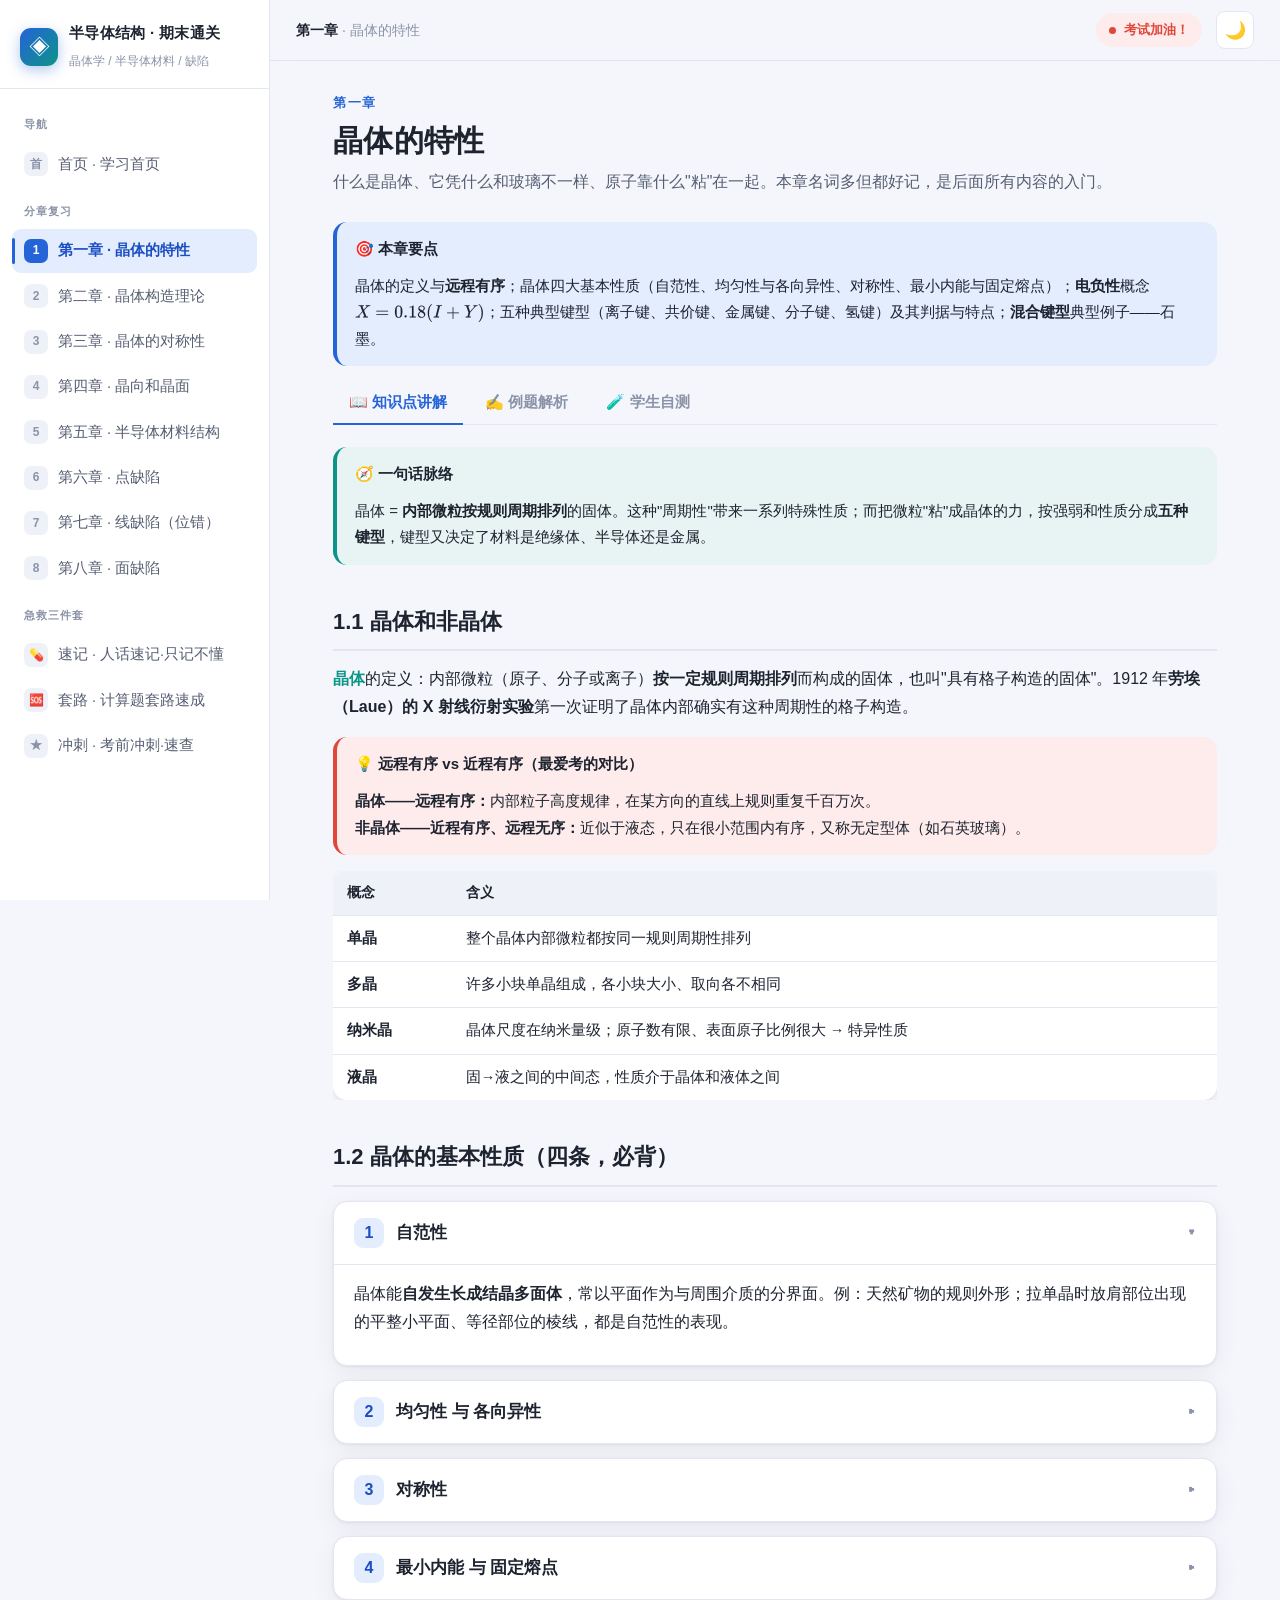
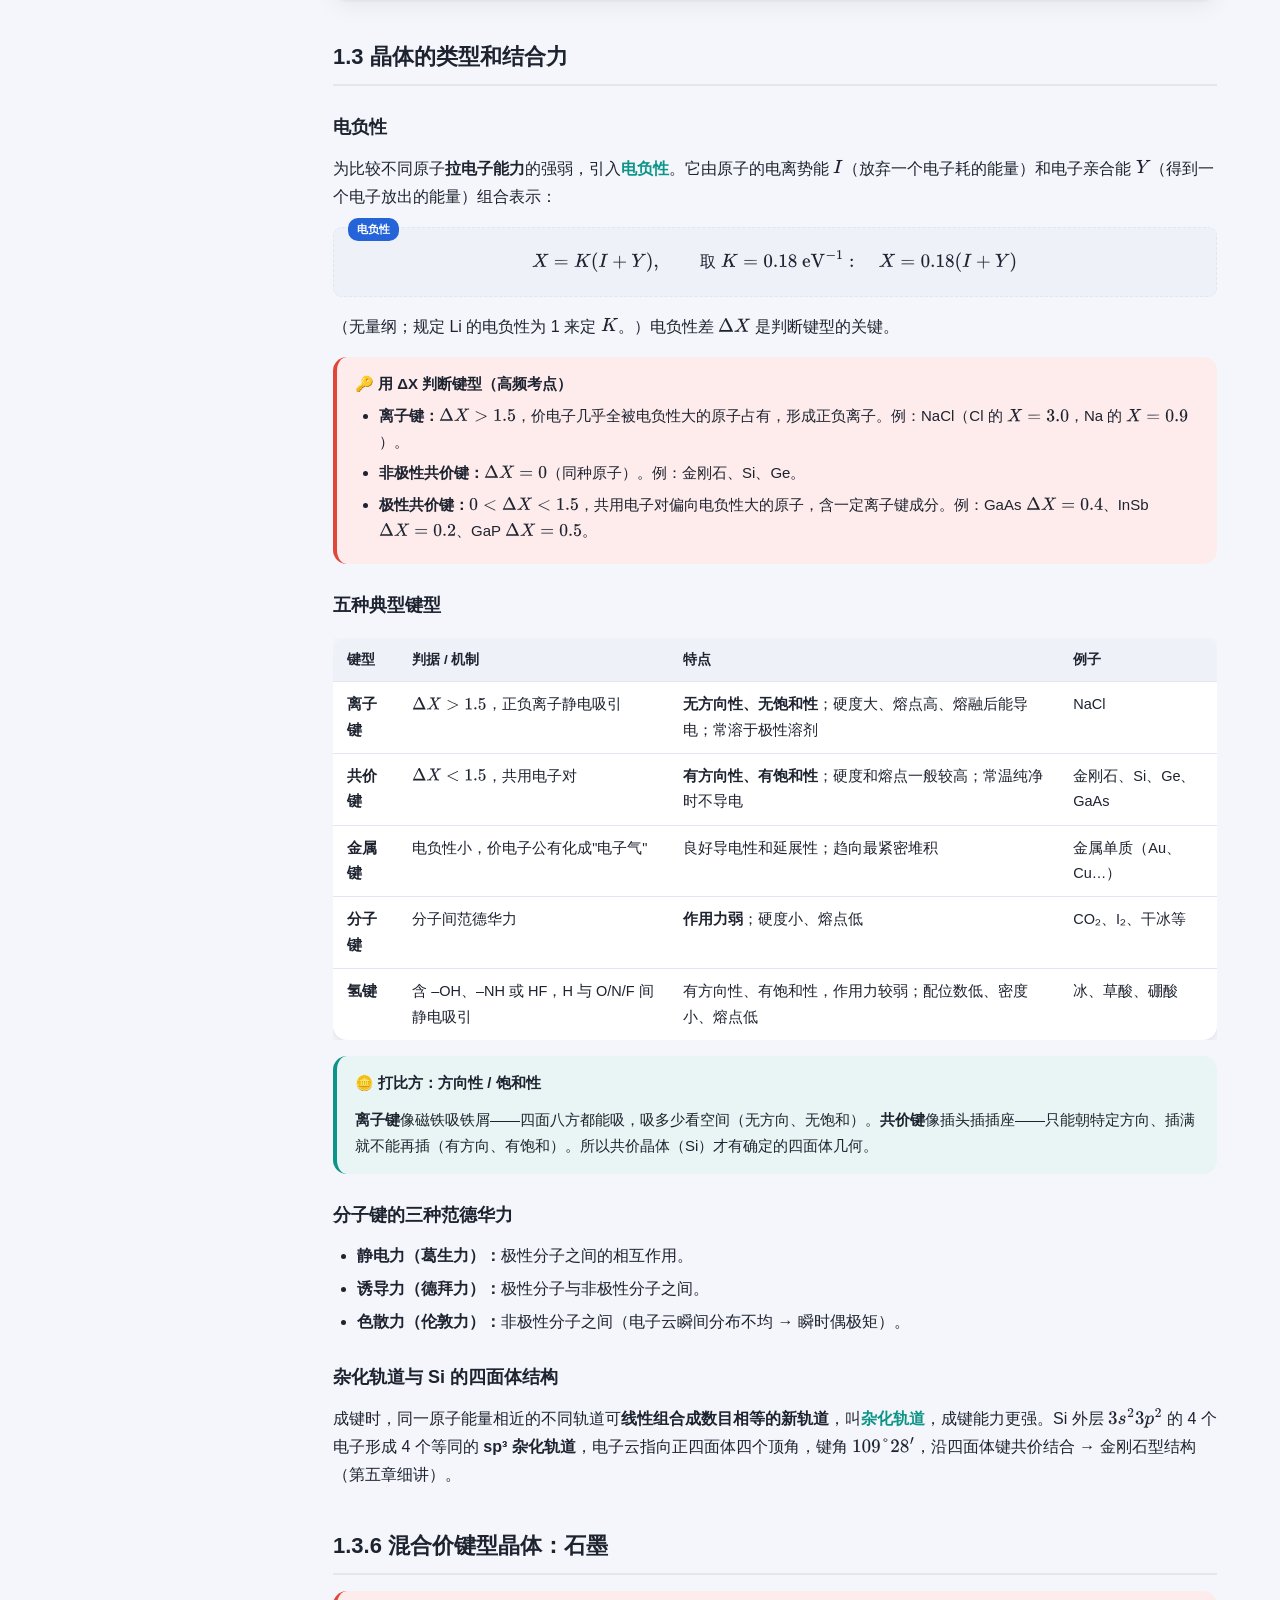
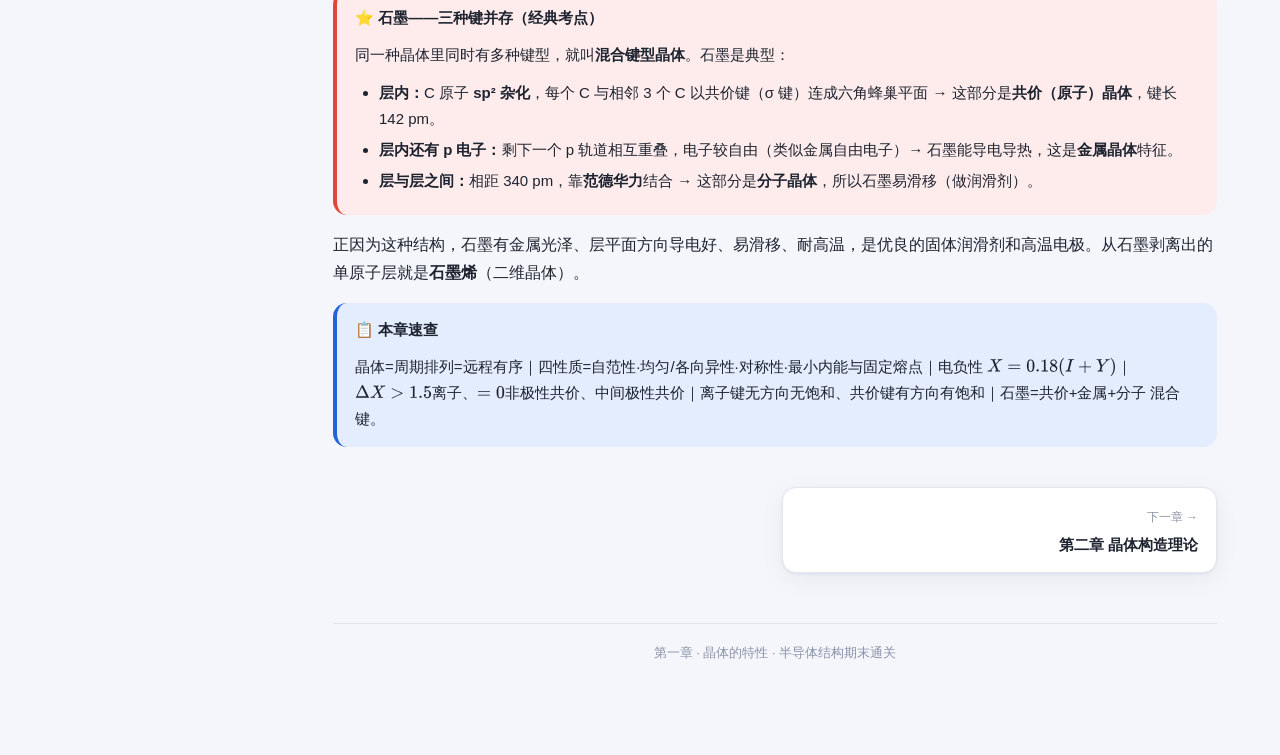
==== ch1.html @ 8ce544f2 "半导体结构期末复习站：8章讲解/例题/自测 + 速记/套路/冲刺 Co-Authored-By: Claude Opus 4.8 (1M context) <noreply@anthropic.com" ====
<!DOCTYPE html>
<html lang="zh-CN" data-theme="light">
<head>
<meta charset="UTF-8">
<meta name="viewport" content="width=device-width, initial-scale=1">
<title>第一章 晶体的特性 · 半导体结构期末通关</title>
<link rel="stylesheet" href="assets/css/style.css">
<link rel="icon" href="data:image/svg+xml,<svg xmlns='http://www.w3.org/2000/svg' viewBox='0 0 100 100'><text y='.9em' font-size='90'>◈</text></svg>">
<script>
window.MathJax = {
  tex: { inlineMath: [['\\(','\\)']], displayMath: [['\\[','\\]'],['$$','$$']] },
  svg: { fontCache: 'global' },
  options: { skipHtmlTags: ['script','noscript','style','textarea','pre','code'] }
};
</script>
<script defer src="assets/lib/tex-svg.js"></script>
</head>
<body data-page="ch1">
<main class="content">
  <div class="content-inner">

    <div class="page-head">
      <div class="eyebrow">第一章</div>
      <h1>晶体的特性</h1>
      <p class="lead">什么是晶体、它凭什么和玻璃不一样、原子靠什么"粘"在一起。本章名词多但都好记，是后面所有内容的入门。</p>
    </div>

    <div class="callout">
      <div class="callout-title">🎯 本章要点</div>
      <p>晶体的定义与<strong>远程有序</strong>；晶体四大基本性质（自范性、均匀性与各向异性、对称性、最小内能与固定熔点）；<strong>电负性</strong>概念 \(X=0.18(I+Y)\)；五种典型键型（离子键、共价键、金属键、分子键、氢键）及其判据与特点；<strong>混合键型</strong>典型例子——石墨。</p>
    </div>

    <div class="tabs">
      <button class="active" data-tab="learn">📖 知识点讲解</button>
      <button data-tab="examples">✍️ 例题解析</button>
      <button data-tab="quiz">🧪 学生自测</button>
    </div>

    <!-- ================= 讲解 ================= -->
    <div class="tab-panel active" id="learn">

      <div class="callout tip">
        <div class="callout-title">🧭 一句话脉络</div>
        <p>晶体 = <b>内部微粒按规则周期排列</b>的固体。这种"周期性"带来一系列特殊性质；而把微粒"粘"成晶体的力，按强弱和性质分成<b>五种键型</b>，键型又决定了材料是绝缘体、半导体还是金属。</p>
      </div>

      <h2>1.1 晶体和非晶体</h2>
      <p><em>晶体</em>的定义：内部微粒（原子、分子或离子）<strong>按一定规则周期排列</strong>而构成的固体，也叫"具有格子构造的固体"。1912 年<strong>劳埃（Laue）的 X 射线衍射实验</strong>第一次证明了晶体内部确实有这种周期性的格子构造。</p>
      <div class="callout key">
        <div class="callout-title">💡 远程有序 vs 近程有序（最爱考的对比）</div>
        <p><strong>晶体——远程有序：</strong>内部粒子高度规律，在某方向的直线上规则重复千百万次。<br>
        <strong>非晶体——近程有序、远程无序：</strong>近似于液态，只在很小范围内有序，又称无定型体（如石英玻璃）。</p>
      </div>
      <div class="tbl-wrap"><table class="qm">
        <tr><th>概念</th><th>含义</th></tr>
        <tr><td>单晶</td><td>整个晶体内部微粒都按同一规则周期性排列</td></tr>
        <tr><td>多晶</td><td>许多小块单晶组成，各小块大小、取向各不相同</td></tr>
        <tr><td>纳米晶</td><td>晶体尺度在纳米量级；原子数有限、表面原子比例很大 → 特异性质</td></tr>
        <tr><td>液晶</td><td>固→液之间的中间态，性质介于晶体和液体之间</td></tr>
      </table></div>

      <h2>1.2 晶体的基本性质（四条，必背）</h2>
      <details class="concept" open>
        <summary><span class="ico">1</span>自范性<span class="chev">▸</span></summary>
        <div class="concept-body"><p>晶体能<strong>自发生长成结晶多面体</strong>，常以平面作为与周围介质的分界面。例：天然矿物的规则外形；拉单晶时放肩部位出现的平整小平面、等径部位的棱线，都是自范性的表现。</p></div>
      </details>
      <details class="concept">
        <summary><span class="ico">2</span>均匀性 与 各向异性<span class="chev">▸</span></summary>
        <div class="concept-body">
          <p><strong>均匀性：</strong>晶体各个部位的宏观性质完全相同。<br>
          <strong>各向异性：</strong>沿不同方向看，性质有差异。</p>
          <p>例：云母片导热的各向异性；石墨不同方向电导率不同；Si、Ge、GaAs 等半导体的物理、生长、腐蚀特性沿不同方向都不同——这正是各向异性的表现（后面第五章重点）。</p>
        </div>
      </details>
      <details class="concept">
        <summary><span class="ico">3</span>对称性<span class="chev">▸</span></summary>
        <div class="concept-body"><p>所有晶体在外形和性质上都或多或少具有对称性（第三章专门讲）。</p></div>
      </details>
      <details class="concept">
        <summary><span class="ico">4</span>最小内能 与 固定熔点<span class="chev">▸</span></summary>
        <div class="concept-body">
          <p>气/液/非晶 → 晶体要<strong>放热</strong>，反之要吸热，说明一定 \((T,P)\) 下<strong>晶态内能最小</strong>。</p>
          <p><strong>晶体有固定熔点</strong>：晶体内各结构单元大小构造完全相同，一个单元被破坏时其他单元在同一温度下也被破坏，于是在某一温度整体完成固→液转变，这个温度就是熔点。<br>
          <strong>非晶体无固定熔点</strong>：结构单元大小不一，破坏所需能量不同，升温时<strong>逐渐软化</strong>。非晶体可看作"过冷的液体"。</p>
        </div>
      </details>

      <h2>1.3 晶体的类型和结合力</h2>
      <h3>电负性</h3>
      <p>为比较不同原子<strong>拉电子能力</strong>的强弱，引入<em>电负性</em>。它由原子的电离势能 \(I\)（放弃一个电子耗的能量）和电子亲合能 \(Y\)（得到一个电子放出的能量）组合表示：</p>
      <div class="formula-box"><span class="formula-tag">电负性</span>\[ X = K(I+Y), \qquad \text{取 } K=0.18\ \text{eV}^{-1}:\quad X=0.18(I+Y) \]</div>
      <p>（无量纲；规定 Li 的电负性为 1 来定 \(K\)。）电负性差 \(\Delta X\) 是判断键型的关键。</p>

      <div class="callout key">
        <div class="callout-title">🔑 用 ΔX 判断键型（高频考点）</div>
        <ul style="margin:6px 0">
          <li><strong>离子键：</strong>\(\Delta X \gt 1.5\)，价电子几乎全被电负性大的原子占有，形成正负离子。例：NaCl（Cl 的 \(X=3.0\)，Na 的 \(X=0.9\)）。</li>
          <li><strong>非极性共价键：</strong>\(\Delta X = 0\)（同种原子）。例：金刚石、Si、Ge。</li>
          <li><strong>极性共价键：</strong>\(0 \lt \Delta X \lt 1.5\)，共用电子对偏向电负性大的原子，含一定离子键成分。例：GaAs \(\Delta X=0.4\)、InSb \(\Delta X=0.2\)、GaP \(\Delta X=0.5\)。</li>
        </ul>
      </div>

      <h3>五种典型键型</h3>
      <div class="tbl-wrap"><table class="qm">
        <tr><th>键型</th><th>判据 / 机制</th><th>特点</th><th>例子</th></tr>
        <tr><td>离子键</td><td>\(\Delta X \gt 1.5\)，正负离子静电吸引</td><td><strong>无方向性、无饱和性</strong>；硬度大、熔点高、熔融后能导电；常溶于极性溶剂</td><td>NaCl</td></tr>
        <tr><td>共价键</td><td>\(\Delta X \lt 1.5\)，共用电子对</td><td><strong>有方向性、有饱和性</strong>；硬度和熔点一般较高；常温纯净时不导电</td><td>金刚石、Si、Ge、GaAs</td></tr>
        <tr><td>金属键</td><td>电负性小，价电子公有化成"电子气"</td><td>良好导电性和延展性；趋向最紧密堆积</td><td>金属单质（Au、Cu…）</td></tr>
        <tr><td>分子键</td><td>分子间范德华力</td><td><strong>作用力弱</strong>；硬度小、熔点低</td><td>CO₂、I₂、干冰等</td></tr>
        <tr><td>氢键</td><td>含 –OH、–NH 或 HF，H 与 O/N/F 间静电吸引</td><td>有方向性、有饱和性，作用力较弱；配位数低、密度小、熔点低</td><td>冰、草酸、硼酸</td></tr>
      </table></div>

      <div class="callout analogy">
        <div class="callout-title">🪙 打比方：方向性 / 饱和性</div>
        <p><strong>离子键</strong>像磁铁吸铁屑——四面八方都能吸，吸多少看空间（无方向、无饱和）。<strong>共价键</strong>像插头插插座——只能朝特定方向、插满就不能再插（有方向、有饱和）。所以共价晶体（Si）才有确定的四面体几何。</p>
      </div>

      <h3>分子键的三种范德华力</h3>
      <ul>
        <li><strong>静电力（葛生力）：</strong>极性分子之间的相互作用。</li>
        <li><strong>诱导力（德拜力）：</strong>极性分子与非极性分子之间。</li>
        <li><strong>色散力（伦敦力）：</strong>非极性分子之间（电子云瞬间分布不均 → 瞬时偶极矩）。</li>
      </ul>

      <h3>杂化轨道与 Si 的四面体结构</h3>
      <p>成键时，同一原子能量相近的不同轨道可<strong>线性组合成数目相等的新轨道</strong>，叫<em>杂化轨道</em>，成键能力更强。Si 外层 \(3s^2 3p^2\) 的 4 个电子形成 4 个等同的 <strong>sp³ 杂化轨道</strong>，电子云指向正四面体四个顶角，键角 <strong>\(109°28'\)</strong>，沿四面体键共价结合 → 金刚石型结构（第五章细讲）。</p>

      <h2>1.3.6 混合价键型晶体：石墨</h2>
      <div class="callout key">
        <div class="callout-title">⭐ 石墨——三种键并存（经典考点）</div>
        <p>同一种晶体里同时有多种键型，就叫<strong>混合键型晶体</strong>。石墨是典型：</p>
        <ul style="margin:6px 0">
          <li><strong>层内：</strong>C 原子 <strong>sp² 杂化</strong>，每个 C 与相邻 3 个 C 以共价键（σ 键）连成六角蜂巢平面 → 这部分是<strong>共价（原子）晶体</strong>，键长 142 pm。</li>
          <li><strong>层内还有 p 电子：</strong>剩下一个 p 轨道相互重叠，电子较自由（类似金属自由电子）→ 石墨能导电导热，这是<strong>金属晶体</strong>特征。</li>
          <li><strong>层与层之间：</strong>相距 340 pm，靠<strong>范德华力</strong>结合 → 这部分是<strong>分子晶体</strong>，所以石墨易滑移（做润滑剂）。</li>
        </ul>
      </div>
      <p>正因为这种结构，石墨有金属光泽、层平面方向导电好、易滑移、耐高温，是优良的固体润滑剂和高温电极。从石墨剥离出的单原子层就是<strong>石墨烯</strong>（二维晶体）。</p>

      <div class="callout">
        <div class="callout-title">📋 本章速查</div>
        <p>晶体=周期排列=远程有序｜四性质=自范性·均匀/各向异性·对称性·最小内能与固定熔点｜电负性 \(X=0.18(I+Y)\)｜\(\Delta X\gt1.5\)离子、\(=0\)非极性共价、中间极性共价｜离子键无方向无饱和、共价键有方向有饱和｜石墨=共价+金属+分子 混合键。</p>
      </div>
    </div>

    <!-- ================= 例题 ================= -->
    <div class="tab-panel" id="examples">
      <p class="lead" style="margin-bottom:18px">先盖住解答自己想，卡住了再点开看。👇</p>

      <div class="example">
        <div class="example-head"><span class="ex-no">例 1</span><span class="ex-title">用电负性判断键型</span><span class="tag calc">判断</span></div>
        <div class="example-body">
          <div class="problem-stmt"><span class="lbl">题：</span>已知 Cl 的电负性 \(X=3.0\)、Na 的 \(X=0.9\)、Ga 的 \(X=1.6\)、As 的 \(X=2.0\)。判断 NaCl 与 GaAs 各属于什么键型。</div>
          <button class="solution-toggle">查看完整解答 ▼</button>
          <div class="solution">
            <div class="step"><div class="step-n">1</div><div class="step-c"><h5>NaCl</h5><p>\(\Delta X=3.0-0.9=2.1\gt1.5\)，价电子几乎完全转移给 Cl → <strong>离子键</strong>，NaCl 是典型离子晶体。</p></div></div>
            <div class="step"><div class="step-n">2</div><div class="step-c"><h5>GaAs</h5><p>\(\Delta X=2.0-1.6=0.4\)，满足 \(0\lt\Delta X\lt1.5\) → <strong>极性共价键</strong>（共用电子对偏向 As，含一定离子键成分）。</p></div></div>
            <div class="answer-final"><span class="lbl">答：</span>NaCl 离子键；GaAs 极性共价键。判据口诀：<b>大于 1.5 离子，等于 0 纯共价，中间极性共价</b>。</div>
          </div>
        </div>
      </div>

      <div class="example">
        <div class="example-head"><span class="ex-no">例 2</span><span class="ex-title">晶体为什么有固定熔点，非晶体没有？</span><span class="tag proof">简答</span></div>
        <div class="example-body">
          <div class="problem-stmt"><span class="lbl">题：</span>从内部结构解释：为什么晶体有固定熔点，而非晶体（如玻璃）只是逐渐软化？</div>
          <button class="solution-toggle">查看完整解答 ▼</button>
          <div class="solution">
            <div class="step"><div class="step-n">1</div><div class="step-c"><h5>晶体</h5><p>晶体内部各结构单元<strong>大小、构造完全相同</strong>，破坏一个单元所需能量与其他单元相同。升温到某温度时，所有单元在<strong>同一温度</strong>同时被破坏，整体完成固→液转变 → 有<strong>固定熔点</strong>。</p></div></div>
            <div class="step"><div class="step-n">2</div><div class="step-c"><h5>非晶体</h5><p>非晶体没有规则格子，各结构单元大小、结构<strong>不尽相同</strong>，破坏所需能量不同。升温时一些单元先被破坏、另一些要更高温度，于是<strong>没有固定熔点，只是逐渐软化</strong>。可看作过冷液体。</p></div></div>
            <div class="answer-final"><span class="lbl">答：</span>根源在于晶体结构单元的<strong>一致性</strong>（周期性），使破坏集中在同一温度发生。</div>
          </div>
        </div>
      </div>

      <div class="example">
        <div class="example-head"><span class="ex-no">例 3</span><span class="ex-title">石墨为什么是混合键型晶体</span><span class="tag proof">简答</span></div>
        <div class="example-body">
          <div class="problem-stmt"><span class="lbl">题：</span>说明石墨晶体中存在哪几种键，并解释它"既能导电、又易滑移、又耐高温"。</div>
          <button class="solution-toggle">查看完整解答 ▼</button>
          <div class="solution">
            <div class="step"><div class="step-n">1</div><div class="step-c"><h5>层内 σ 键（共价）</h5><p>C 原子 sp² 杂化，每个与 3 个相邻 C 形成共价键，连成六角蜂巢平面，结合牢固 → 耐高温、强度高。</p></div></div>
            <div class="step"><div class="step-n">2</div><div class="step-c"><h5>层内 p 电子（金属性）</h5><p>每个 C 还剩一个 p 轨道，p 电子相互重叠、比较自由，像金属自由电子 → 沿层平面<strong>导电导热</strong>。</p></div></div>
            <div class="step"><div class="step-n">3</div><div class="step-c"><h5>层间范德华力（分子键）</h5><p>层与层相距 340 pm，靠弱的范德华力结合 → 层间<strong>易滑移</strong>，做固体润滑剂。</p></div></div>
            <div class="answer-final"><span class="lbl">答：</span>石墨同时含<strong>共价键 + 金属键 + 分子键</strong>，故为混合键型晶体；三种键各自决定了它的不同性质。</div>
          </div>
        </div>
      </div>
    </div>

    <!-- ================= 自测 ================= -->
    <div class="tab-panel" id="quiz">
      <p class="lead" style="margin-bottom:8px">点选项即时判分并给解析，进度自动保存。多选题选完点「提交答案」。</p>
      <div class="quiz" data-chapter="ch1">

<div class="quiz-item" data-type="single">
  <div class="q-stem">晶体最本质的特征是</div>
  <ul class="q-options">
    <li>有固定的几何外形</li>
    <li data-correct>内部微粒按一定规则周期性排列（远程有序）</li>
    <li>一定是透明的</li>
    <li>硬度很大</li>
  </ul>
  <div class="q-explain">晶体的定义就是内部微粒周期性排列、具有格子构造，即远程有序。外形、硬度等都是周期性带来的表现，不是本质。<strong>【秒记】晶体=周期排列=远程有序。</strong></div>
</div>

<div class="quiz-item" data-type="single">
  <div class="q-stem">非晶体（如石英玻璃）的结构特征是</div>
  <ul class="q-options">
    <li>远程有序</li>
    <li data-correct>近程有序、远程无序</li>
    <li>完全无序，无任何规律</li>
    <li>比晶体更有序</li>
  </ul>
  <div class="q-explain">非晶体近似于液态，只在很小范围内有序，又称无定型体，可看作过冷的液体。<strong>【秒记】非晶体=近程有序、远程无序。</strong></div>
</div>

<div class="quiz-item" data-type="single">
  <div class="q-stem">第一次用实验证明晶体内部具有周期性格子构造的是</div>
  <ul class="q-options">
    <li>伦琴发现 X 射线</li>
    <li data-correct>劳埃的 X 射线衍射实验（1912）</li>
    <li>戴维逊-革末实验</li>
    <li>康普顿散射</li>
  </ul>
  <div class="q-explain">1912 年劳埃用 X 射线照射晶体得到规则衍射斑点，证明了晶体的周期性格子构造（同时也证明 X 射线是电磁波）。<strong>【秒记】劳埃 X 射线衍射=证明格子构造。</strong></div>
</div>

<div class="quiz-item" data-type="single">
  <div class="q-stem">晶体"能自发生长成规则多面体外形"的性质称为</div>
  <ul class="q-options">
    <li data-correct>自范性</li>
    <li>各向异性</li>
    <li>对称性</li>
    <li>均匀性</li>
  </ul>
  <div class="q-explain">自范性指晶体自发生长成结晶多面体、常以平面为分界面，如天然矿物外形、拉单晶时的小平面和棱线。<strong>【秒记】自范=自己长成多面体。</strong></div>
</div>

<div class="quiz-item" data-type="single">
  <div class="q-stem">"云母沿不同方向导热不同、石墨不同方向电导率不同"，体现晶体的</div>
  <ul class="q-options">
    <li>均匀性</li>
    <li data-correct>各向异性</li>
    <li>自范性</li>
    <li>最小内能</li>
  </ul>
  <div class="q-explain">各向异性指沿不同方向性质有差异；均匀性指各部位性质相同。两者不矛盾：同一方向处处相同（均匀），不同方向可不同（各向异性）。<strong>【秒记】各向异性=换个方向就不一样。</strong></div>
</div>

<div class="quiz-item" data-type="single">
  <div class="q-stem">关于晶体的熔点，正确的是</div>
  <ul class="q-options">
    <li data-correct>晶体有固定熔点，非晶体逐渐软化无固定熔点</li>
    <li>晶体和非晶体都有固定熔点</li>
    <li>非晶体有固定熔点，晶体没有</li>
    <li>都没有固定熔点</li>
  </ul>
  <div class="q-explain">晶体结构单元相同，在同一温度同时被破坏 → 固定熔点；非晶体单元大小不一，逐渐软化。<strong>【秒记】晶体有固定熔点（结构单元一致）。</strong></div>
</div>

<div class="quiz-item" data-type="single">
  <div class="q-stem">电负性的表达式（课程取法）为</div>
  <ul class="q-options">
    <li data-correct>\(X=0.18(I+Y)\)，\(I\) 为电离势能、\(Y\) 为电子亲合能</li>
    <li>\(X=0.18(I-Y)\)</li>
    <li>\(X=I\cdot Y\)</li>
    <li>\(X=h\nu\)</li>
  </ul>
  <div class="q-explain">电负性反映原子拉电子的能力，用电离势能与电子亲合能之和表示，取 \(K=0.18\) 使 Li 的电负性为 1。<strong>【秒记】电负性=0.18×(电离势+亲合能)。</strong></div>
</div>

<div class="quiz-item" data-type="single">
  <div class="q-stem">两元素电负性差 \(\Delta X \gt 1.5\) 时，倾向形成</div>
  <ul class="q-options">
    <li data-correct>离子键</li>
    <li>非极性共价键</li>
    <li>金属键</li>
    <li>氢键</li>
  </ul>
  <div class="q-explain">\(\Delta X\gt1.5\) 时价电子几乎完全转移给电负性大的原子，形成正负离子和离子键，如 NaCl。<strong>【秒记】ΔX&gt;1.5 → 离子键。</strong></div>
</div>

<div class="quiz-item" data-type="single">
  <div class="q-stem">下列关于离子键的描述，正确的是</div>
  <ul class="q-options">
    <li>有方向性和饱和性</li>
    <li data-correct>没有方向性和饱和性</li>
    <li>熔融后不导电</li>
    <li>硬度小、熔点低</li>
  </ul>
  <div class="q-explain">离子键靠静电吸引、四面八方等同，故无方向性无饱和性；离子晶体硬度大、熔点高、熔融后能导电。共价键才有方向性和饱和性。<strong>【秒记】离子键：无方向、无饱和；共价键：有方向、有饱和。</strong></div>
</div>

<div class="quiz-item" data-type="single">
  <div class="q-stem">Si 晶体中每个硅原子通过哪种杂化与周围 4 个原子成键，键角多少？</div>
  <ul class="q-options">
    <li>sp²，120°</li>
    <li data-correct>sp³，109°28′</li>
    <li>sp，180°</li>
    <li>不杂化，90°</li>
  </ul>
  <div class="q-explain">Si 外层 \(3s^23p^2\) 形成 4 个等同 sp³ 杂化轨道，指向正四面体顶角，键角 109°28′，构成金刚石型结构。<strong>【秒记】Si=sp³=正四面体=109°28′。</strong></div>
</div>

<div class="quiz-item" data-type="single">
  <div class="q-stem">石墨晶体中，层与层之间靠什么结合？</div>
  <ul class="q-options">
    <li>共价键</li>
    <li>离子键</li>
    <li data-correct>范德华力（分子键）</li>
    <li>金属键</li>
  </ul>
  <div class="q-explain">石墨层内是 sp² 共价键 + 自由 p 电子（金属性），层间相距 340 pm 靠较弱的范德华力，所以易滑移、可做润滑剂。<strong>【秒记】石墨层间=范德华力=易滑移。</strong></div>
</div>

<div class="quiz-item" data-type="multiple">
  <div class="q-stem">晶体的基本性质包括（多选）</div>
  <ul class="q-options">
    <li data-correct>自范性</li>
    <li data-correct>均匀性与各向异性</li>
    <li data-correct>对称性</li>
    <li data-correct>最小内能与固定熔点</li>
  </ul>
  <div class="q-explain">课程归纳的晶体四大基本性质就是这四条。<strong>【秒记】四性质：自范、均匀/各向异、对称、最小内能固定熔点。</strong></div>
</div>

<div class="quiz-item" data-type="multiple">
  <div class="q-stem">关于石墨是"混合键型晶体"，下列正确的有（多选）</div>
  <ul class="q-options">
    <li data-correct>层内 C 原子以 sp² 共价键连成六角平面</li>
    <li data-correct>层内自由 p 电子使其能导电导热（金属性）</li>
    <li data-correct>层间靠范德华力结合（分子键）</li>
    <li>层间靠离子键结合</li>
  </ul>
  <div class="q-explain">石墨同时存在共价键、金属键、分子键三种键，因此叫混合键型晶体；层间是范德华力而非离子键。<strong>【秒记】石墨=共价+金属+分子三键并存。</strong></div>
</div>

<div class="quiz-item" data-type="multiple">
  <div class="q-stem">下列属于极性共价键化合物的有（多选，参考课程数据）</div>
  <ul class="q-options">
    <li data-correct>GaAs（\(\Delta X=0.4\)）</li>
    <li data-correct>InSb（\(\Delta X=0.2\)）</li>
    <li data-correct>GaP（\(\Delta X=0.5\)）</li>
    <li>金刚石（\(\Delta X=0\)）</li>
  </ul>
  <div class="q-explain">\(0\lt\Delta X\lt1.5\) 为极性共价键，GaAs、InSb、GaP 都满足；金刚石 \(\Delta X=0\) 是非极性（典型）共价键。<strong>【秒记】化合物半导体多是极性共价键。</strong></div>
</div>

      </div>
    </div>

    <div class="pager">
      <a class="prev disabled" href="#"></a>
      <a class="next" href="ch2.html"><span>下一章 →</span><b>第二章 晶体构造理论</b></a>
    </div>
    <div class="foot-note">第一章 · 晶体的特性 · 半导体结构期末通关</div>

  </div>
</main>
<script defer src="assets/js/app.js"></script>
<script defer src="assets/js/quiz.js"></script>
<script defer src="assets/js/viz.js"></script>
</body>
</html>
---- assets/css/style.css ----
/* ===================================================================
   半导体结构期末复习 · 样式表  清爽护眼 · 浅/深色 · 响应式
=================================================================== */
:root {
  --bg: #f4f6fb; --surface: #ffffff; --surface-2: #eef1f8; --border: #e1e6f0;
  --text: #1e2330; --text-soft: #565e72; --text-faint: #8a93a8;
  --primary: #2563d8; --primary-soft: #e3edfd; --primary-ink: #1b4dc4;
  --accent: #0d9488; --success: #16a34a; --success-soft: #e4f6ea;
  --danger: #e1463a; --danger-soft: #fdeceb; --warn: #c97a00; --warn-soft: #fdf3dd;
  --shadow: 0 1px 3px rgba(20,25,55,.06), 0 6px 24px rgba(20,25,55,.06);
  --shadow-lg: 0 8px 40px rgba(20,25,55,.13);
  --radius: 14px; --radius-sm: 9px; --sidebar-w: 270px; --maxw: 884px;
  --mono: ui-monospace, "SF Mono", Menlo, Consolas, monospace;
  --sans: -apple-system, BlinkMacSystemFont, "Segoe UI", "PingFang SC",
          "Hiragino Sans GB", "Microsoft YaHei", "Noto Sans CJK SC", sans-serif;
}
html[data-theme="dark"] {
  --bg: #0e1020; --surface: #181b2e; --surface-2: #1f2338; --border: #2c3150;
  --text: #e7e9f3; --text-soft: #b3b9d0; --text-faint: #7b82a0;
  --primary: #6aa1ff; --primary-soft: #1e2950; --primary-ink: #9cc0ff;
  --accent: #2dd4bf; --success: #4ade80; --success-soft: #16361f;
  --danger: #f87171; --danger-soft: #3a1c1c; --warn: #fbbf24; --warn-soft: #3a2f10;
  --shadow: 0 1px 3px rgba(0,0,0,.3), 0 6px 24px rgba(0,0,0,.35);
  --shadow-lg: 0 8px 40px rgba(0,0,0,.5);
}
* { box-sizing: border-box; }
html { scroll-behavior: smooth; }
body { margin:0; font-family:var(--sans); background:var(--bg); color:var(--text);
  line-height:1.75; font-size:16px; -webkit-font-smoothing:antialiased; text-rendering:optimizeLegibility; }

.layout { display:flex; min-height:100vh; }
.sidebar { width:var(--sidebar-w); flex:0 0 var(--sidebar-w); background:var(--surface);
  border-right:1px solid var(--border); position:sticky; top:0; height:100vh; overflow-y:auto;
  z-index:40; display:flex; flex-direction:column; }
.sidebar-brand { padding:20px 20px 14px; display:flex; align-items:center; gap:11px; border-bottom:1px solid var(--border); }
.brand-logo { width:38px; height:38px; border-radius:11px; flex:0 0 38px;
  background:linear-gradient(135deg, var(--primary), var(--accent)); display:grid; place-items:center;
  color:#fff; font-size:21px; box-shadow:0 4px 14px rgba(37,99,216,.35); }
.brand-text b { display:block; font-size:15px; letter-spacing:.3px; }
.brand-text span { font-size:12px; color:var(--text-faint); }
.nav { padding:12px 12px 20px; flex:1; }
.nav-section-label { font-size:11px; font-weight:700; letter-spacing:1px; color:var(--text-faint);
  text-transform:uppercase; padding:14px 12px 6px; }
.nav a { display:flex; align-items:center; gap:10px; padding:9px 12px; margin:2px 0;
  border-radius:var(--radius-sm); color:var(--text-soft); text-decoration:none; font-size:14.5px;
  font-weight:500; transition:background .15s, color .15s; position:relative; }
.nav a:hover { background:var(--surface-2); color:var(--text); }
.nav a.active { background:var(--primary-soft); color:var(--primary-ink); font-weight:600; }
.nav a.active::before { content:""; position:absolute; left:0; top:9px; bottom:9px; width:3px; border-radius:2px; background:var(--primary); }
.nav .nav-num { flex:0 0 24px; height:24px; border-radius:7px; display:grid; place-items:center;
  font-size:12px; font-weight:700; background:var(--surface-2); color:var(--text-faint); }
.nav a.active .nav-num { background:var(--primary); color:#fff; }
.nav .nav-label { flex:1; }
.nav .nav-badge { font-size:11px; font-weight:700; padding:1px 7px; border-radius:10px; background:var(--success-soft); color:var(--success); }
.nav .nav-badge.partial { background:var(--warn-soft); color:var(--warn); }

.main { flex:1; min-width:0; display:flex; flex-direction:column; }
.topbar { position:sticky; top:0; z-index:30; background:color-mix(in srgb, var(--bg) 82%, transparent);
  backdrop-filter:saturate(180%) blur(10px); border-bottom:1px solid var(--border);
  display:flex; align-items:center; gap:14px; padding:11px 26px; }
.topbar .menu-btn { display:none; background:none; border:1px solid var(--border); border-radius:9px;
  width:38px; height:38px; font-size:18px; color:var(--text); cursor:pointer; }
.topbar .crumb { font-size:14px; color:var(--text-faint); flex:1; }
.topbar .crumb b { color:var(--text); }
.countdown { display:flex; align-items:center; gap:8px; font-size:13px; font-weight:600; color:var(--danger);
  background:var(--danger-soft); padding:6px 13px; border-radius:20px; }
.countdown .dot { width:7px; height:7px; border-radius:50%; background:var(--danger); animation:pulse 1.6s infinite; }
@keyframes pulse { 0%,100%{opacity:1} 50%{opacity:.35} }
.theme-toggle { background:var(--surface); border:1px solid var(--border); border-radius:9px; width:38px;
  height:38px; cursor:pointer; font-size:17px; color:var(--text); display:grid; place-items:center; transition:background .15s; }
.theme-toggle:hover { background:var(--surface-2); }
.content { padding:32px 26px 90px; width:100%; }
.content-inner { max-width:var(--maxw); margin:0 auto; }

.page-head { margin-bottom:26px; }
.page-head .eyebrow { font-size:12.5px; font-weight:700; letter-spacing:1.5px; color:var(--primary); text-transform:uppercase; }
.page-head h1 { font-size:30px; margin:6px 0 8px; letter-spacing:.3px; line-height:1.3; }
.page-head .lead { font-size:16px; color:var(--text-soft); margin:0; }
.content h2 { font-size:22px; margin:38px 0 14px; padding-bottom:8px; border-bottom:2px solid var(--border); scroll-margin-top:80px; }
.content h3 { font-size:18px; margin:26px 0 10px; color:var(--text); }
.content h4 { font-size:15.5px; margin:18px 0 8px; color:var(--primary-ink); }
.content p { margin:11px 0; }
.content ul, .content ol { margin:11px 0; padding-left:24px; }
.content li { margin:5px 0; }
.content a { color:var(--primary); }
.content strong { color:var(--text); font-weight:700; }
.content em { color:var(--accent); font-style:normal; font-weight:600; }
mjx-container { overflow-x:auto; overflow-y:hidden; max-width:100%; }
mjx-container[display="true"] { margin:14px 0 !important; }

.card { background:var(--surface); border:1px solid var(--border); border-radius:var(--radius);
  padding:22px 24px; margin:18px 0; box-shadow:var(--shadow); }
.card.flush { padding:0; overflow:hidden; }
.callout { border-radius:var(--radius); padding:14px 18px; margin:16px 0; border-left:4px solid var(--primary);
  background:var(--primary-soft); font-size:15px; }
.callout .callout-title { font-weight:700; margin-bottom:4px; display:flex; align-items:center; gap:7px; }
.callout p:first-child { margin-top:0; }
.callout p:last-child { margin-bottom:0; }
.callout.tip { border-color:var(--accent); background:color-mix(in srgb, var(--accent) 10%, var(--surface)); }
.callout.warn { border-color:var(--warn); background:var(--warn-soft); }
.callout.key { border-color:var(--danger); background:var(--danger-soft); }
.callout.analogy { border-color:var(--accent); background:color-mix(in srgb, var(--accent) 9%, var(--surface)); }
.formula-box { background:var(--surface-2); border:1px dashed var(--border); border-radius:var(--radius-sm);
  padding:6px 18px; margin:16px 0; position:relative; }
.formula-box .formula-tag { position:absolute; top:-10px; left:14px; background:var(--primary); color:#fff;
  font-size:11px; font-weight:700; padding:2px 9px; border-radius:10px; }

details.concept { border:1px solid var(--border); border-radius:var(--radius); margin:14px 0;
  background:var(--surface); overflow:hidden; box-shadow:var(--shadow); }
details.concept > summary { list-style:none; cursor:pointer; padding:16px 20px; font-size:17px; font-weight:650;
  display:flex; align-items:center; gap:12px; transition:background .15s; }
details.concept > summary::-webkit-details-marker { display:none; }
details.concept > summary:hover { background:var(--surface-2); }
details.concept > summary .chev { margin-left:auto; transition:transform .2s; color:var(--text-faint); }
details.concept[open] > summary .chev { transform:rotate(90deg); }
details.concept > summary .ico { width:30px; height:30px; border-radius:9px; flex:0 0 30px; display:grid;
  place-items:center; font-size:16px; background:var(--primary-soft); color:var(--primary-ink); }
details.concept .concept-body { padding:4px 20px 18px; border-top:1px solid var(--border); }

.example { border:1px solid var(--border); border-radius:var(--radius); margin:22px 0; background:var(--surface);
  box-shadow:var(--shadow); overflow:hidden; }
.example-head { padding:15px 20px; background:var(--surface-2); display:flex; align-items:center; gap:10px;
  flex-wrap:wrap; border-bottom:1px solid var(--border); }
.example-head .ex-no { font-weight:700; color:var(--primary-ink); font-size:15px; }
.example-head .ex-title { font-weight:650; font-size:15.5px; flex:1 1 auto; }
.tag { font-size:11.5px; font-weight:600; padding:2px 9px; border-radius:20px; background:var(--primary-soft); color:var(--primary-ink); }
.tag.src { background:var(--surface); border:1px solid var(--border); color:var(--text-faint); }
.tag.calc { background:var(--warn-soft); color:var(--warn); }
.tag.proof { background:color-mix(in srgb, var(--accent) 14%, var(--surface)); color:var(--accent); }
.example-body { padding:18px 20px; }
.problem-stmt { background:var(--surface-2); border-radius:var(--radius-sm); padding:12px 16px; margin-bottom:8px; font-size:15.5px; }
.problem-stmt .lbl { font-weight:700; color:var(--text); margin-right:6px; }
.solution-toggle { margin-top:12px; background:var(--primary); color:#fff; border:none; padding:9px 18px;
  border-radius:9px; font-size:14px; font-weight:600; cursor:pointer; font-family:var(--sans); transition:filter .15s; }
.solution-toggle:hover { filter:brightness(1.07); }
.solution { display:none; margin-top:14px; }
.solution.show { display:block; animation:fade .3s; }
@keyframes fade { from{opacity:0; transform:translateY(-4px)} to{opacity:1; transform:none} }
.step { display:flex; gap:13px; margin:14px 0; }
.step .step-n { flex:0 0 28px; height:28px; border-radius:50%; background:var(--primary); color:#fff;
  font-weight:700; font-size:13px; display:grid; place-items:center; margin-top:2px; }
.step .step-c { flex:1; min-width:0; }
.step .step-c h5 { margin:2px 0 6px; font-size:15px; color:var(--primary-ink); }
.step .step-c p { margin:6px 0; }
.answer-final { margin-top:14px; border-radius:var(--radius-sm); background:var(--success-soft);
  border:1px solid color-mix(in srgb, var(--success) 30%, transparent); padding:12px 16px; }
.answer-final .lbl { color:var(--success); font-weight:700; margin-right:6px; }

.quiz-toolbar { display:flex; align-items:center; gap:12px; flex-wrap:wrap; margin:14px 0 18px; padding:14px 18px;
  background:var(--surface); border:1px solid var(--border); border-radius:var(--radius); box-shadow:var(--shadow); }
.quiz-toolbar .qstat { font-size:14px; color:var(--text-soft); }
.quiz-toolbar .qstat b { color:var(--text); font-size:16px; }
.quiz-toolbar .spacer { flex:1; }
.btn { background:var(--surface-2); color:var(--text); border:1px solid var(--border); padding:7px 15px;
  border-radius:9px; font-size:13.5px; font-weight:600; cursor:pointer; font-family:var(--sans); transition:all .15s; }
.btn:hover { background:var(--border); }
.btn.primary { background:var(--primary); color:#fff; border-color:var(--primary); }
.btn.primary:hover { filter:brightness(1.07); }
.btn.ghost { background:transparent; }
.btn.active { background:var(--primary); color:#fff; border-color:var(--primary); }
.quiz-item { background:var(--surface); border:1px solid var(--border); border-radius:var(--radius);
  padding:20px 22px; margin:16px 0; box-shadow:var(--shadow); }
.quiz-item.hidden { display:none; }
.q-meta { display:flex; align-items:center; gap:9px; margin-bottom:10px; }
.q-index { font-weight:700; color:var(--primary-ink); font-size:14px; }
.q-type { font-size:11px; font-weight:700; padding:2px 8px; border-radius:20px; background:var(--surface-2); color:var(--text-faint); }
.q-type.multiple { background:var(--warn-soft); color:var(--warn); }
.q-type.judge { background:color-mix(in srgb, var(--accent) 14%, var(--surface)); color:var(--accent); }
.q-done { margin-left:auto; font-size:12px; font-weight:700; display:none; }
.quiz-item.answered.correct .q-done { display:inline; color:var(--success); }
.quiz-item.answered.wrong .q-done { display:inline; color:var(--danger); }
.q-stem { font-size:16px; font-weight:550; margin-bottom:14px; }
.q-options { list-style:none; margin:0; padding:0; }
.q-options li { border:1.5px solid var(--border); border-radius:10px; padding:11px 15px; margin:8px 0;
  cursor:pointer; display:flex; align-items:flex-start; gap:11px; transition:border-color .15s, background .15s; font-size:15px; }
.q-options li:hover { border-color:var(--primary); background:var(--primary-soft); }
.q-options li .opt-key { flex:0 0 24px; height:24px; border-radius:7px; border:1.5px solid var(--border);
  display:grid; place-items:center; font-size:13px; font-weight:700; color:var(--text-soft); background:var(--surface); }
.q-options li.selected { border-color:var(--primary); background:var(--primary-soft); }
.q-options li.selected .opt-key { background:var(--primary); color:#fff; border-color:var(--primary); }
.q-options li .opt-text { flex:1; padding-top:1px; }
.quiz-item.answered .q-options li { cursor:default; }
.quiz-item.answered .q-options li:hover { background:var(--surface); }
.q-options li.is-correct { border-color:var(--success); background:var(--success-soft); }
.q-options li.is-correct:hover { background:var(--success-soft); }
.q-options li.is-correct .opt-key { background:var(--success); color:#fff; border-color:var(--success); }
.q-options li.is-wrong { border-color:var(--danger); background:var(--danger-soft); }
.q-options li.is-wrong:hover { background:var(--danger-soft); }
.q-options li.is-wrong .opt-key { background:var(--danger); color:#fff; border-color:var(--danger); }
.q-options li .mark { margin-left:auto; font-weight:700; }
.q-actions { margin-top:14px; display:flex; gap:10px; align-items:center; }
.q-explain { display:none; margin-top:14px; padding:13px 16px; border-radius:var(--radius-sm);
  background:var(--surface-2); border-left:4px solid var(--accent); font-size:14.5px; }
.quiz-item.answered .q-explain { display:block; animation:fade .3s; }
.q-explain .lbl { font-weight:700; color:var(--accent); margin-right:6px; }

.tabs { display:flex; gap:6px; margin:4px 0 22px; border-bottom:1px solid var(--border); flex-wrap:wrap; }
.tabs button { background:none; border:none; padding:11px 16px; cursor:pointer; font-size:15px; font-weight:600;
  color:var(--text-faint); border-bottom:2.5px solid transparent; font-family:var(--sans); margin-bottom:-1px; transition:color .15s; }
.tabs button:hover { color:var(--text); }
.tabs button.active { color:var(--primary); border-bottom-color:var(--primary); }
.tab-panel { display:none; }
.tab-panel.active { display:block; animation:fade .25s; }

.hero { background:linear-gradient(135deg, var(--primary), #4f86e8 55%, var(--accent)); border-radius:20px;
  padding:34px 34px; color:#fff; margin-bottom:26px; box-shadow:var(--shadow-lg); position:relative; overflow:hidden; }
.hero::after { content:""; position:absolute; right:-60px; top:-60px; width:240px; height:240px;
  background:radial-gradient(circle, rgba(255,255,255,.18), transparent 70%); }
.hero h1 { font-size:30px; margin:0 0 8px; position:relative; }
.hero p { font-size:15.5px; opacity:.92; margin:0; max-width:580px; position:relative; }
.hero .hero-meta { display:flex; gap:22px; margin-top:20px; flex-wrap:wrap; position:relative; }
.hero .hero-meta div b { display:block; font-size:24px; }
.hero .hero-meta div span { font-size:12.5px; opacity:.85; }
.grid { display:grid; gap:16px; }
.grid.cols-2 { grid-template-columns:repeat(2, 1fr); }
.grid.cols-3 { grid-template-columns:repeat(3, 1fr); }
.ch-card { display:block; text-decoration:none; color:inherit; background:var(--surface); border:1px solid var(--border);
  border-radius:var(--radius); padding:18px 20px; box-shadow:var(--shadow); transition:transform .15s, box-shadow .15s, border-color .15s; }
.ch-card:hover { transform:translateY(-3px); box-shadow:var(--shadow-lg); border-color:var(--primary); }
.ch-card .ch-top { display:flex; align-items:center; gap:11px; margin-bottom:9px; }
.ch-card .ch-icon { width:40px; height:40px; border-radius:11px; flex:0 0 40px; background:var(--primary-soft);
  color:var(--primary-ink); display:grid; place-items:center; font-size:20px; font-weight:700; }
.ch-card h3 { margin:0; font-size:16.5px; }
.ch-card .ch-sub { font-size:13px; color:var(--text-faint); }
.ch-card .ch-desc { font-size:13.5px; color:var(--text-soft); margin:6px 0 12px; min-height:38px; }
.ch-card .ch-foot { display:flex; align-items:center; gap:8px; font-size:12.5px; color:var(--text-faint); }
.progress-bar { height:7px; background:var(--surface-2); border-radius:5px; overflow:hidden; flex:1; }
.progress-bar > i { display:block; height:100%; background:linear-gradient(90deg, var(--primary), var(--accent)); border-radius:5px; transition:width .5s; }
.roadmap { counter-reset:rm; }
.roadmap .rm-item { display:flex; gap:14px; padding:12px 0; border-bottom:1px dashed var(--border); }
.roadmap .rm-item:last-child { border-bottom:none; }
.roadmap .rm-day { flex:0 0 78px; font-weight:700; color:var(--primary-ink); font-size:14px; }
.roadmap .rm-task { flex:1; }
.roadmap .rm-task b { font-size:15px; }
.roadmap .rm-task p { margin:3px 0 0; font-size:13.5px; color:var(--text-soft); }

.tbl-wrap { overflow-x:auto; margin:16px 0; }
table.qm { width:100%; border-collapse:collapse; font-size:14.5px; background:var(--surface);
  border-radius:var(--radius); overflow:hidden; box-shadow:var(--shadow); }
table.qm th, table.qm td { padding:10px 14px; text-align:left; border-bottom:1px solid var(--border); vertical-align:top; }
table.qm th { background:var(--surface-2); font-weight:700; font-size:13.5px; }
table.qm tr:last-child td { border-bottom:none; }
table.qm td:first-child { font-weight:600; }
.toast { position:fixed; bottom:26px; left:50%; transform:translateX(-50%) translateY(20px); background:var(--text);
  color:var(--bg); padding:11px 22px; border-radius:24px; font-size:14px; font-weight:600; box-shadow:var(--shadow-lg);
  opacity:0; pointer-events:none; transition:all .3s; z-index:100; }
.toast.show { opacity:1; transform:translateX(-50%) translateY(0); }
.scrim { display:none; position:fixed; inset:0; background:rgba(10,12,25,.5); z-index:39; }
.scrim.show { display:block; }
.foot-note { margin-top:50px; padding-top:18px; border-top:1px solid var(--border); font-size:13px; color:var(--text-faint); text-align:center; }
.pager { display:flex; justify-content:space-between; gap:14px; margin-top:40px; }
.pager a { flex:1; text-decoration:none; color:inherit; background:var(--surface); border:1px solid var(--border);
  border-radius:var(--radius); padding:14px 18px; box-shadow:var(--shadow); transition:border-color .15s, transform .15s; }
.pager a:hover { border-color:var(--primary); transform:translateY(-2px); }
.pager a span { font-size:12px; color:var(--text-faint); }
.pager a b { display:block; font-size:15px; margin-top:2px; }
.pager a.next { text-align:right; }
.pager a.disabled { visibility:hidden; }
.viz-legend { display:flex; gap:16px; flex-wrap:wrap; font-size:13px; color:var(--text-soft); margin-top:8px; }
.viz-legend span { display:inline-flex; align-items:center; gap:6px; }
.viz-legend i { width:13px; height:13px; border-radius:50%; display:inline-block; }

@media (max-width:920px) { .grid.cols-3 { grid-template-columns:repeat(2, 1fr); } }
@media (max-width:780px) {
  :root { --sidebar-w:280px; }
  .sidebar { position:fixed; left:0; top:0; transform:translateX(-100%); transition:transform .25s; box-shadow:var(--shadow-lg); }
  .sidebar.open { transform:translateX(0); }
  .topbar .menu-btn { display:grid; place-items:center; }
  .content { padding:22px 16px 80px; }
  .grid.cols-2, .grid.cols-3 { grid-template-columns:1fr; }
  .hero { padding:26px 22px; } .hero h1 { font-size:24px; } .page-head h1 { font-size:25px; }
  .countdown .cd-label { display:none; }
}
@media print {
  .sidebar, .topbar, .solution-toggle, .quiz-toolbar, .q-actions, .theme-toggle, .pager { display:none !important; }
  .solution { display:block !important; } .q-explain { display:block !important; }
  .card, .example, .quiz-item { box-shadow:none; break-inside:avoid; }
}
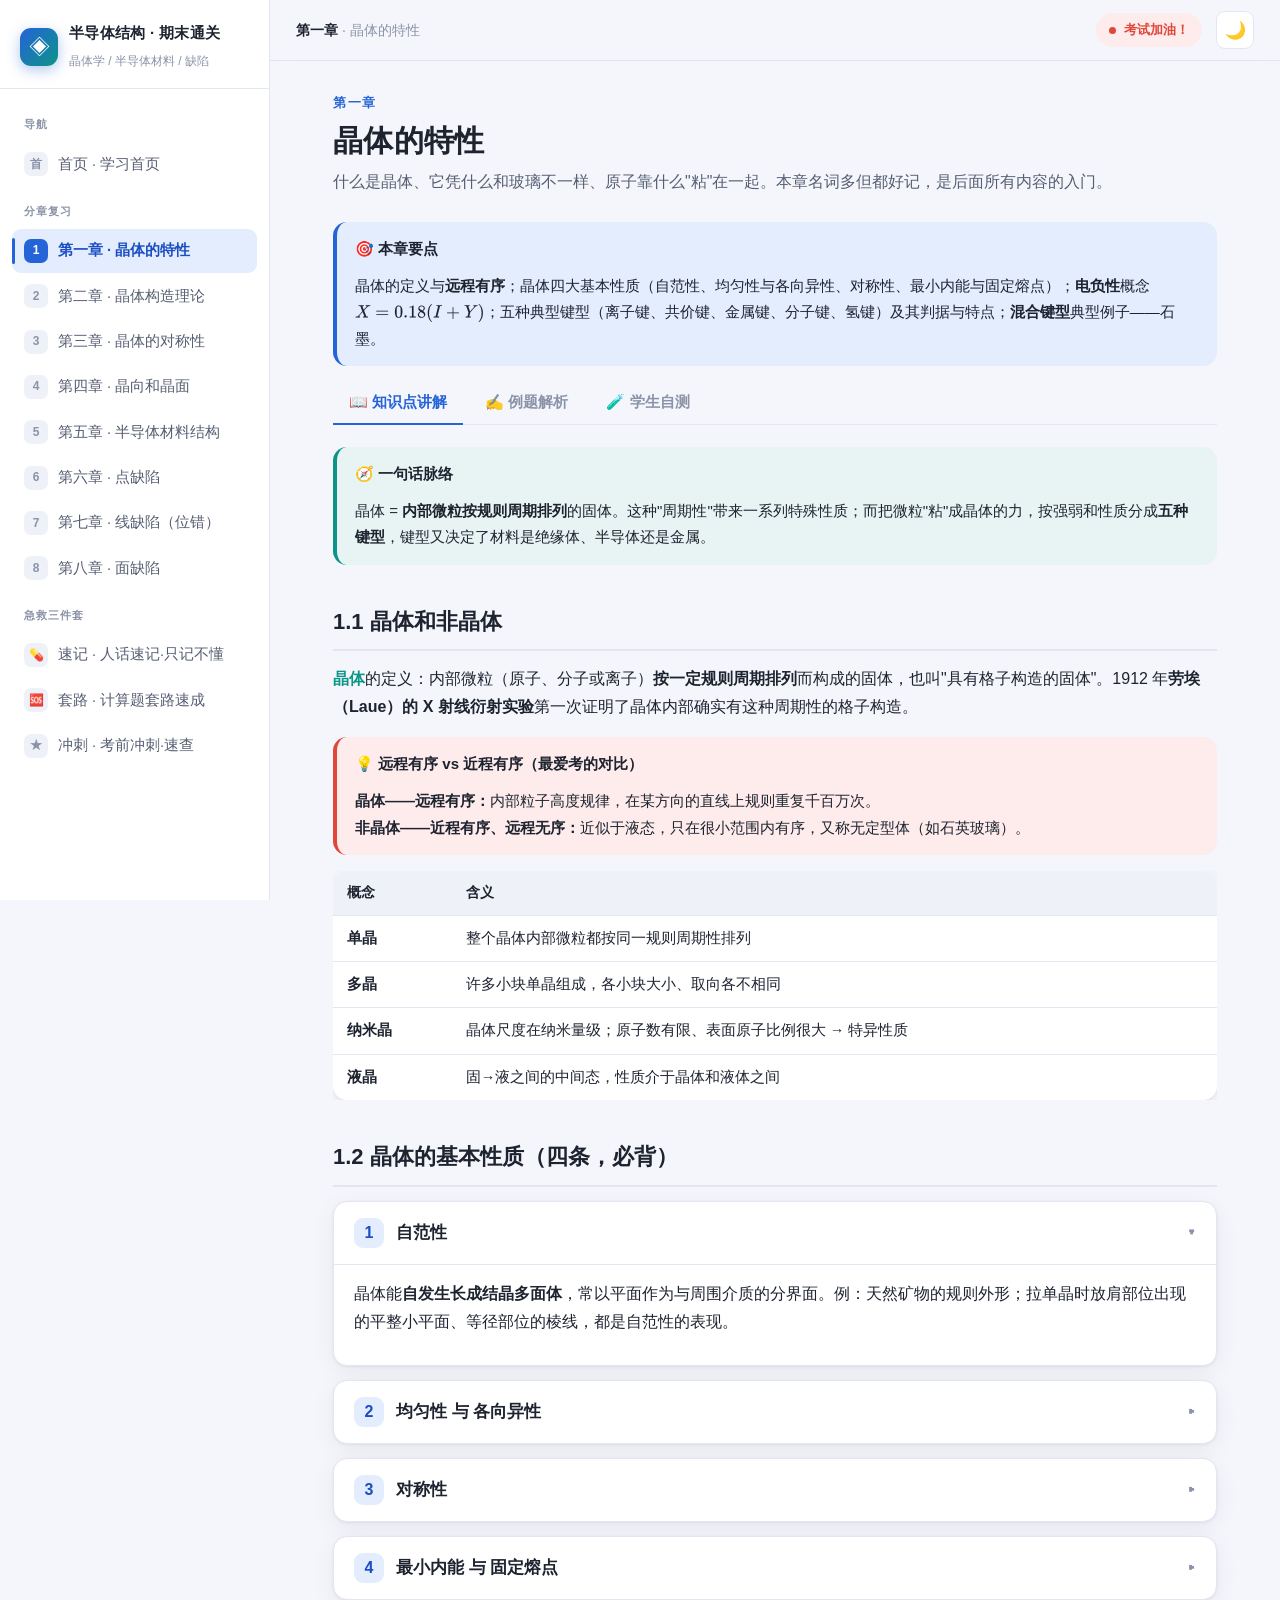
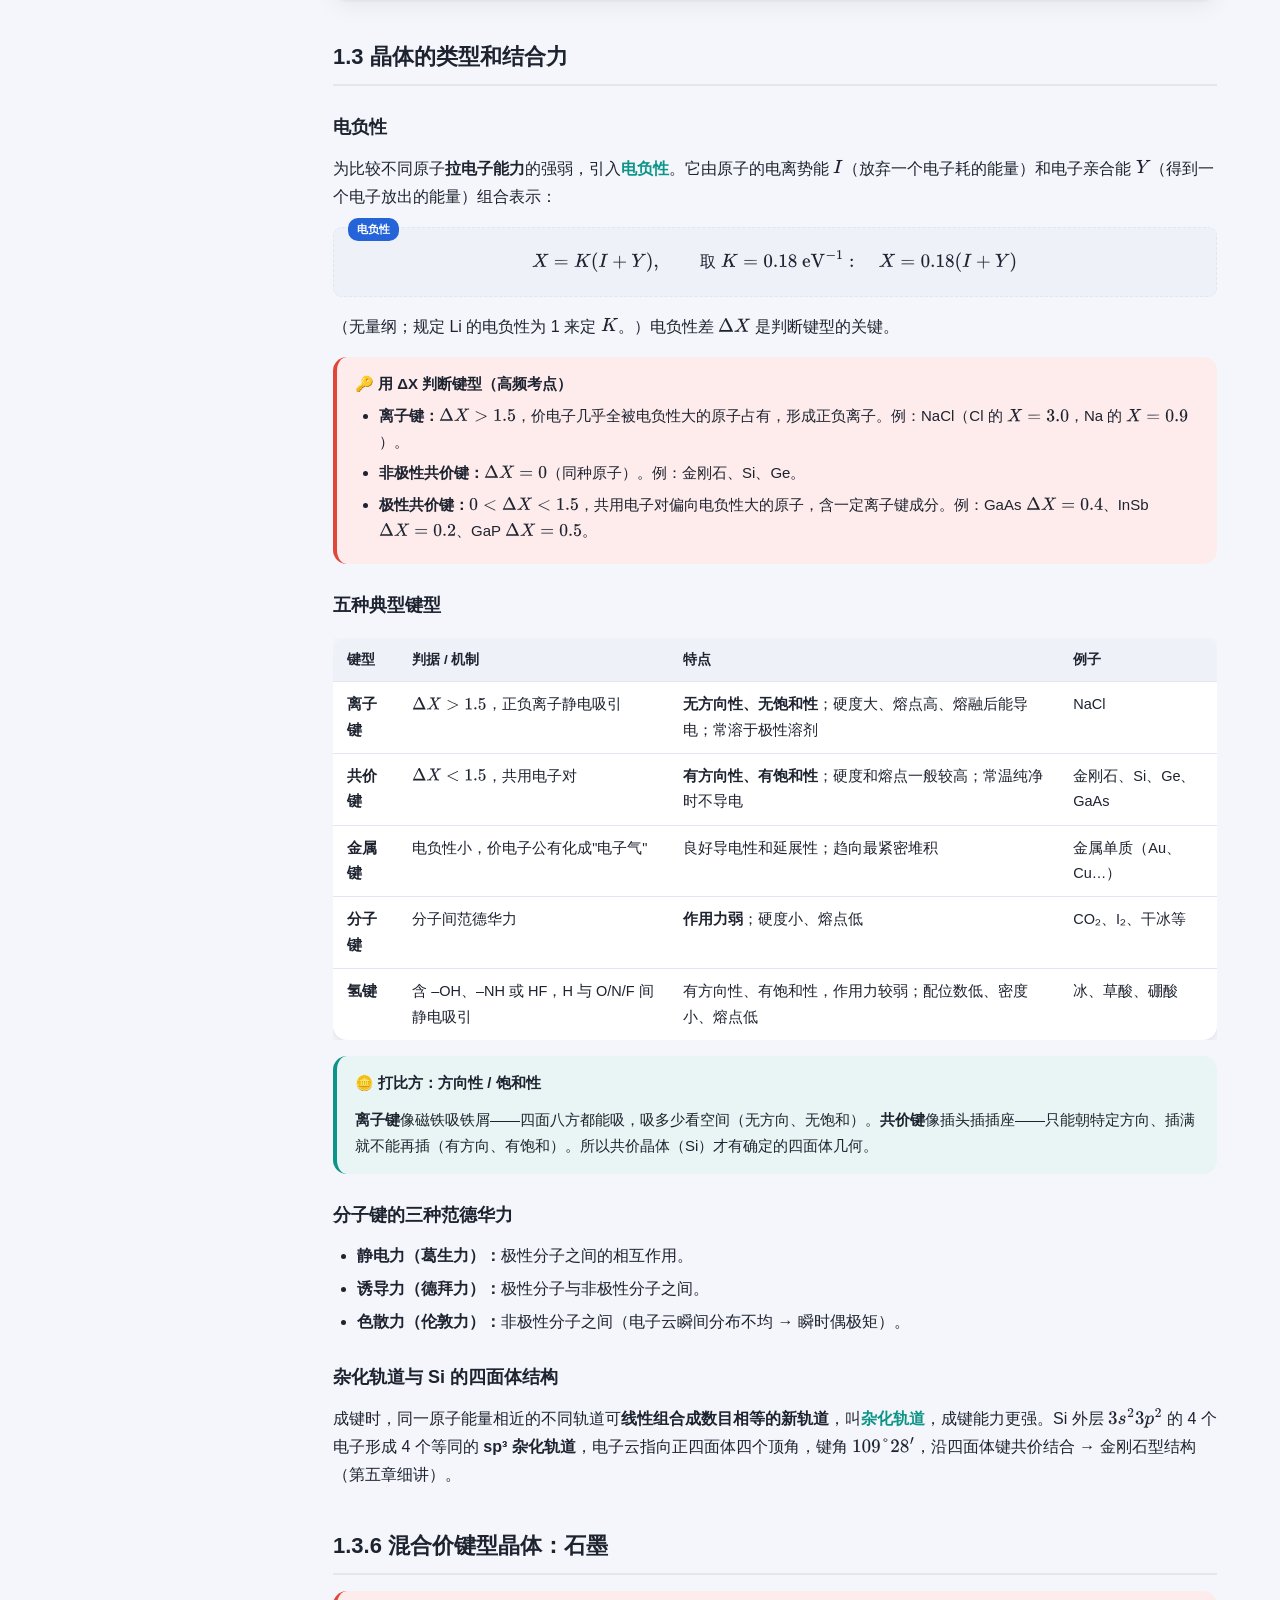
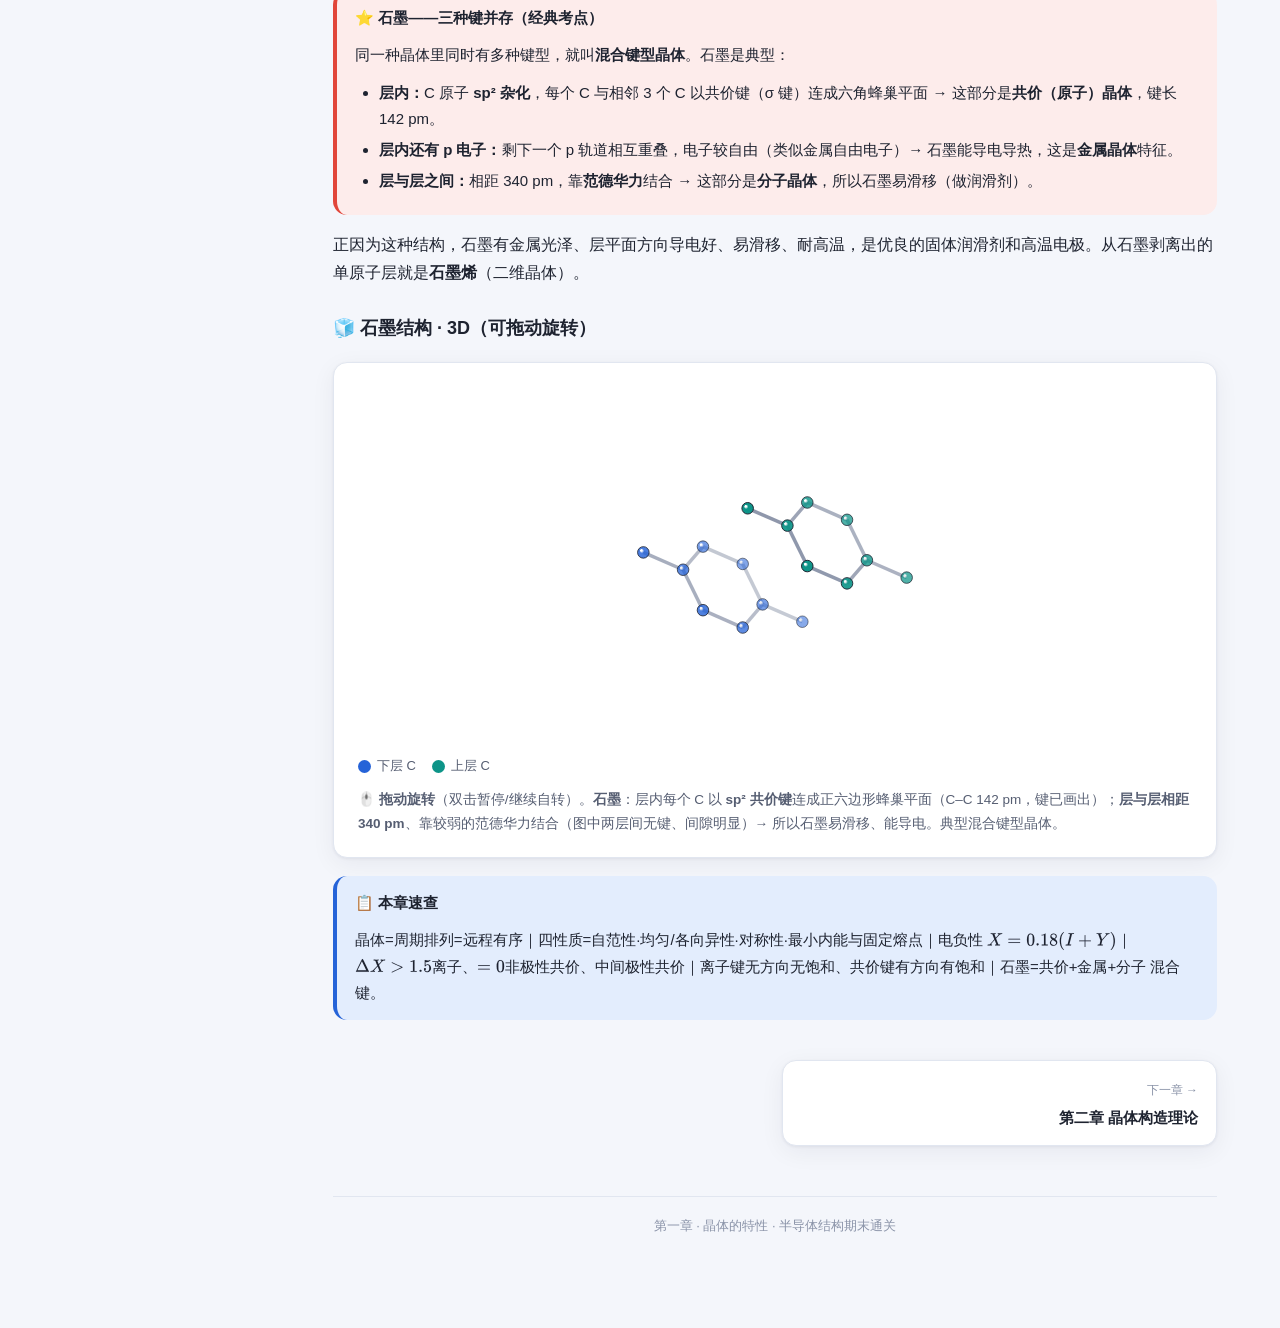
==== commit 67209270: "新增 3D 结构与晶体学动画：14 布拉菲格子、格子并入、面密度切片、位错滑移 viz.js：interactive3D 支持半透明晶面(polys)与第二组棱线(edges2)；新增 - brava" ====
--- a/ch1.html
+++ b/ch1.html
@@ -137,6 +137,9 @@
       </div>
       <p>正因为这种结构，石墨有金属光泽、层平面方向导电好、易滑移、耐高温，是优良的固体润滑剂和高温电极。从石墨剥离出的单原子层就是<strong>石墨烯</strong>（二维晶体）。</p>
 
+      <h3>🧊 石墨结构 · 3D（可拖动旋转）</h3>
+      <div data-viz="graphite"></div>
+
       <div class="callout">
         <div class="callout-title">📋 本章速查</div>
         <p>晶体=周期排列=远程有序｜四性质=自范性·均匀/各向异性·对称性·最小内能与固定熔点｜电负性 \(X=0.18(I+Y)\)｜\(\Delta X\gt1.5\)离子、\(=0\)非极性共价、中间极性共价｜离子键无方向无饱和、共价键有方向有饱和｜石墨=共价+金属+分子 混合键。</p>
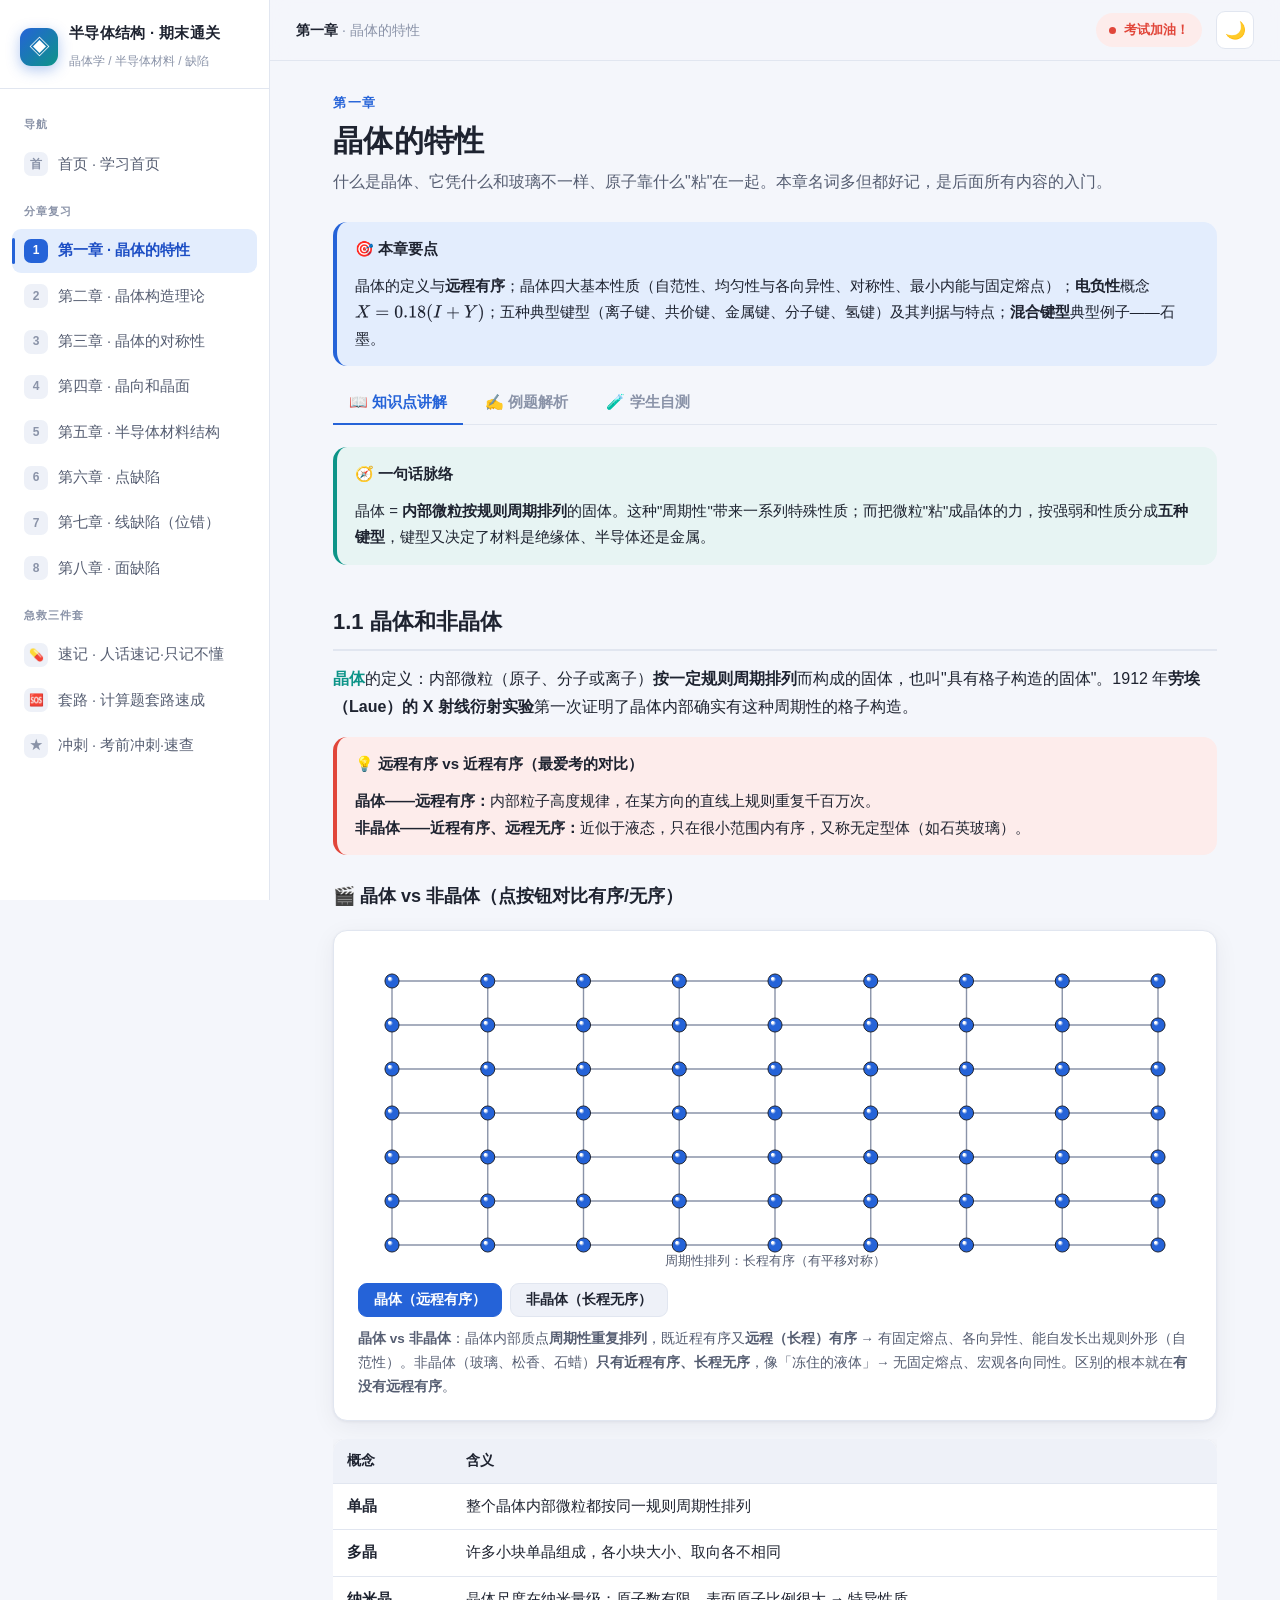
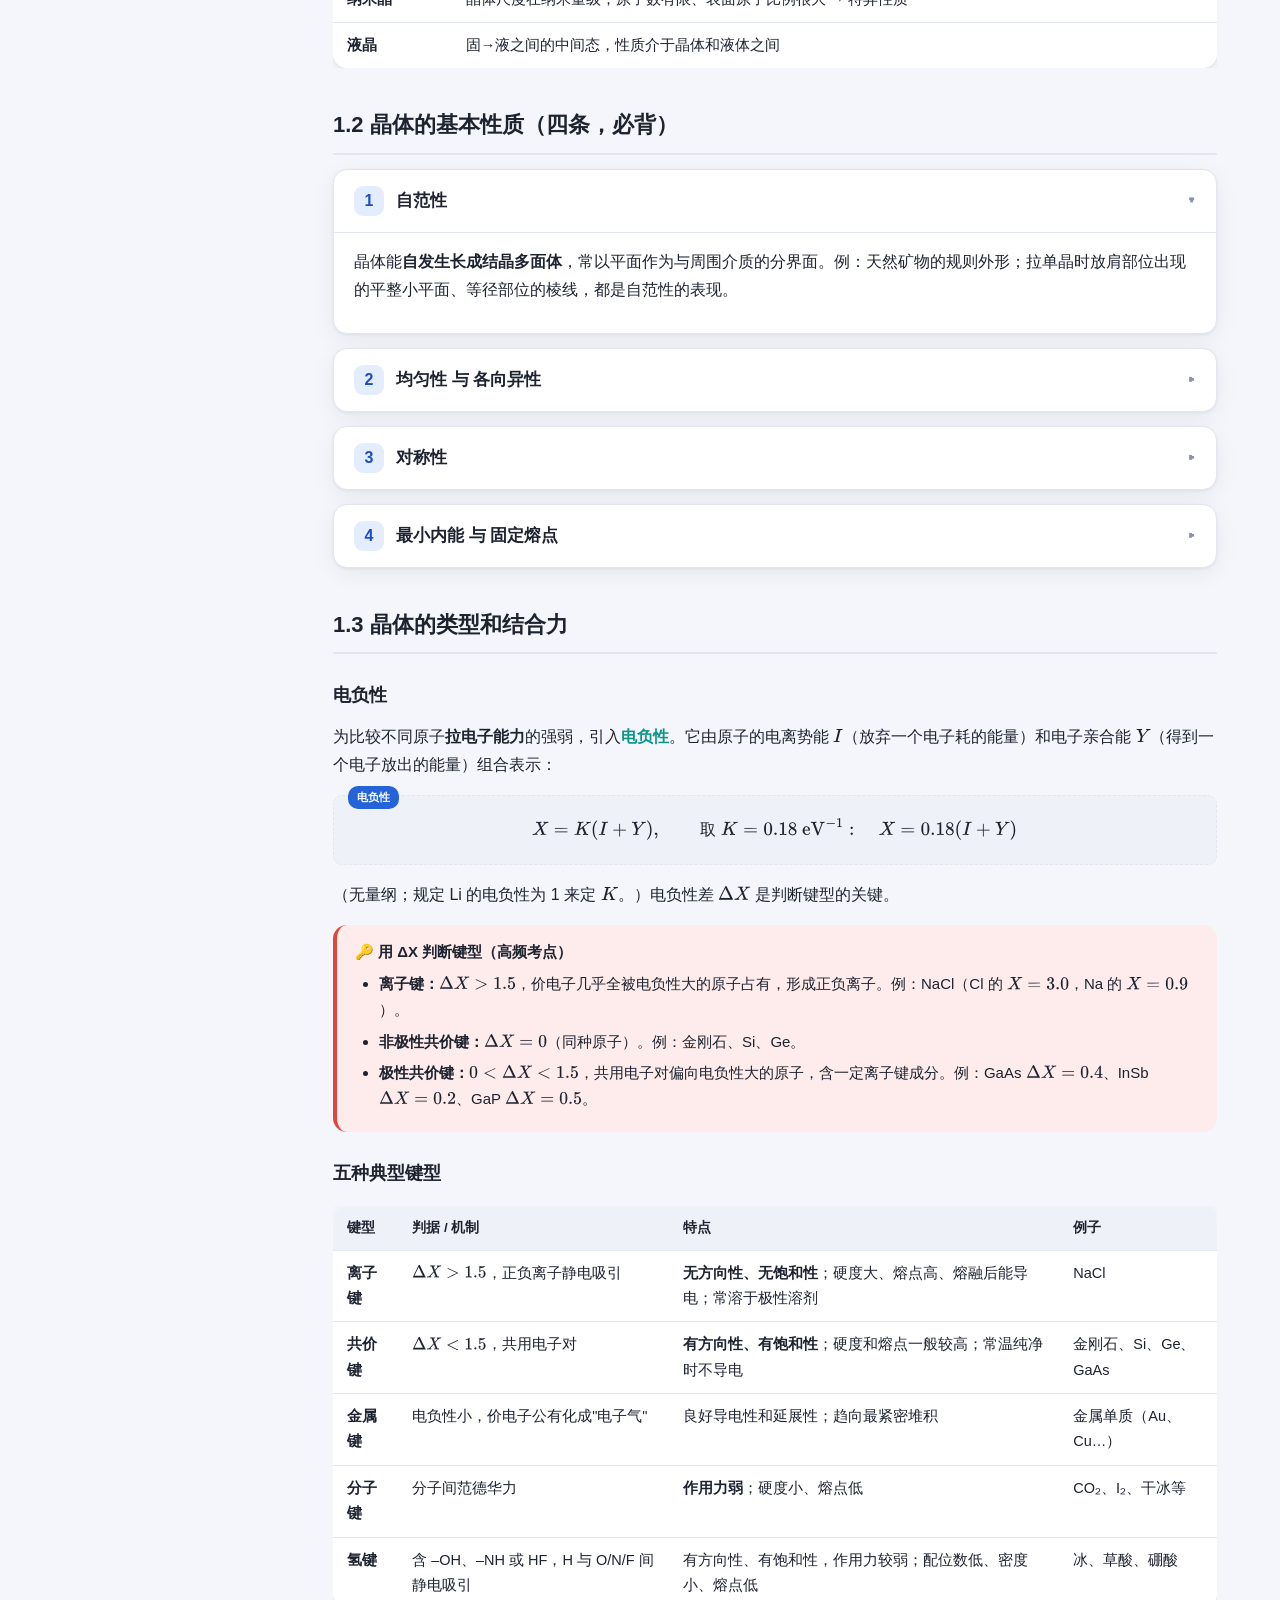
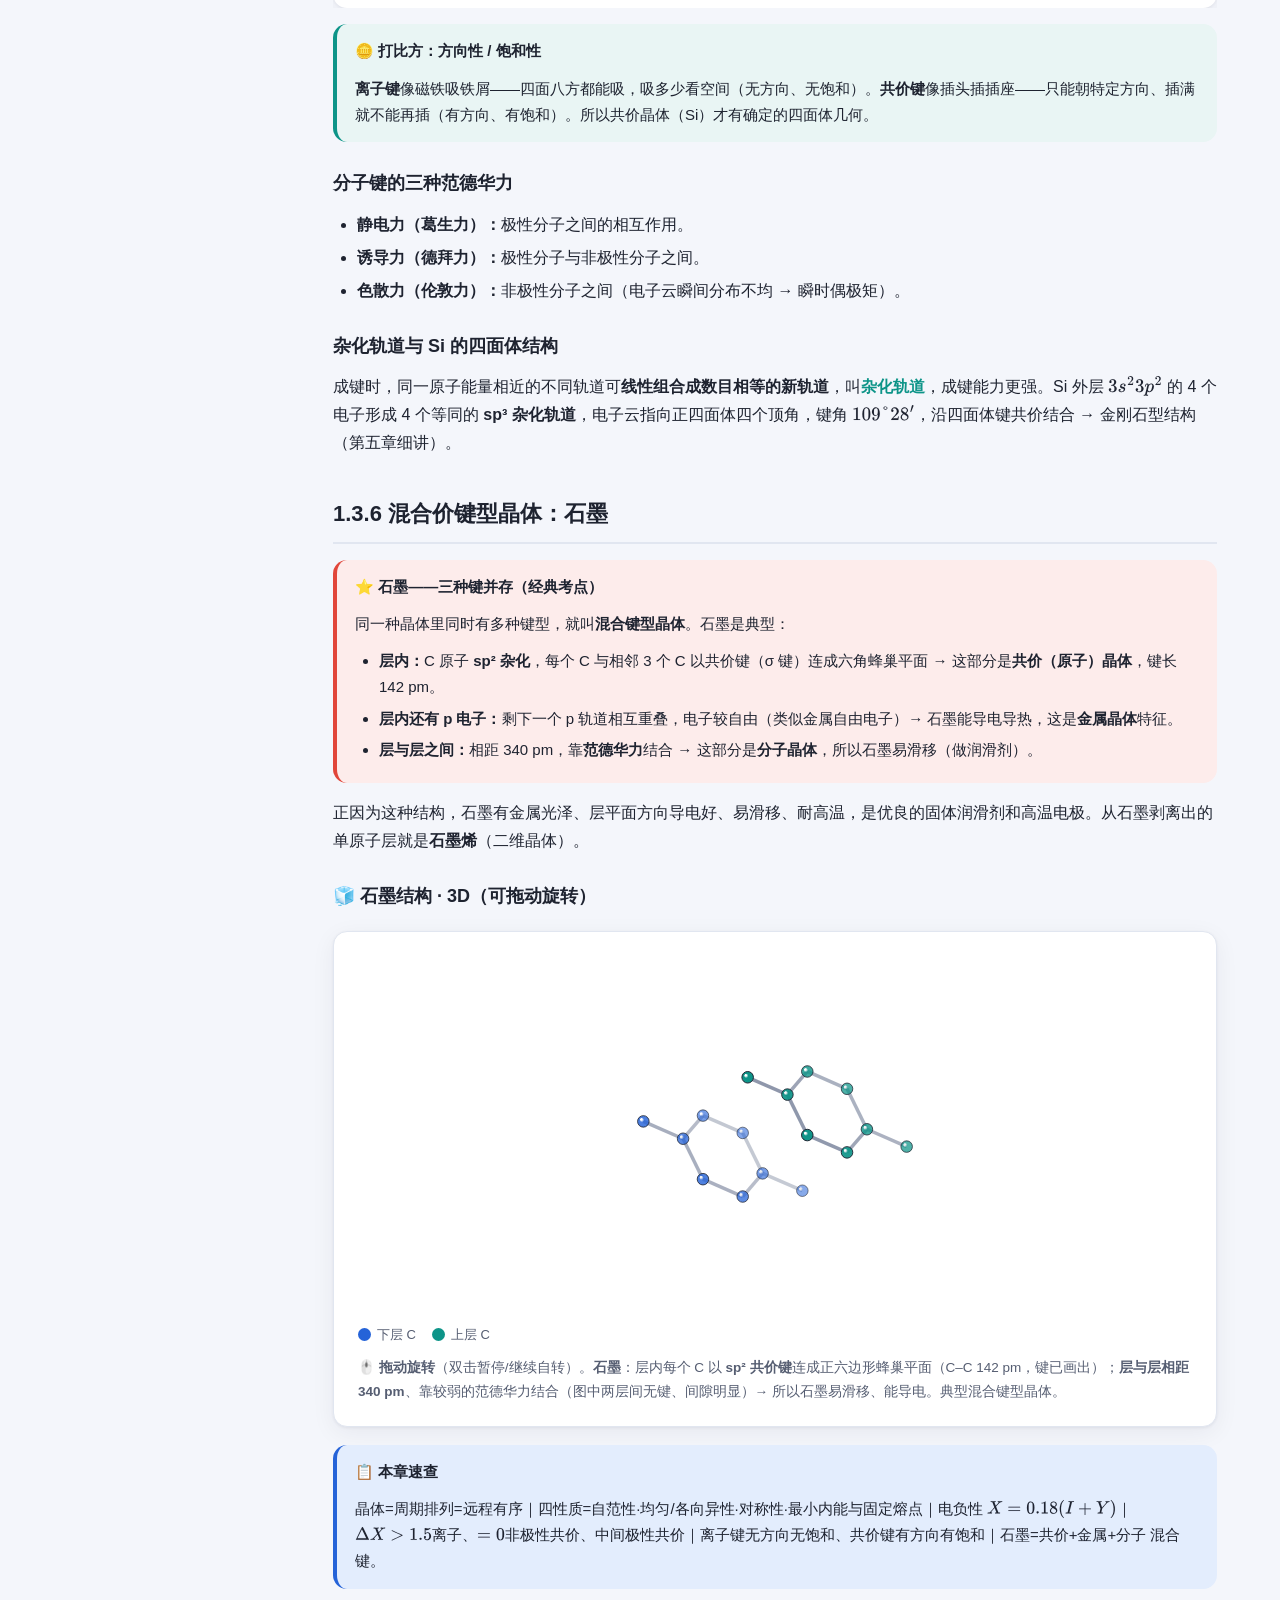
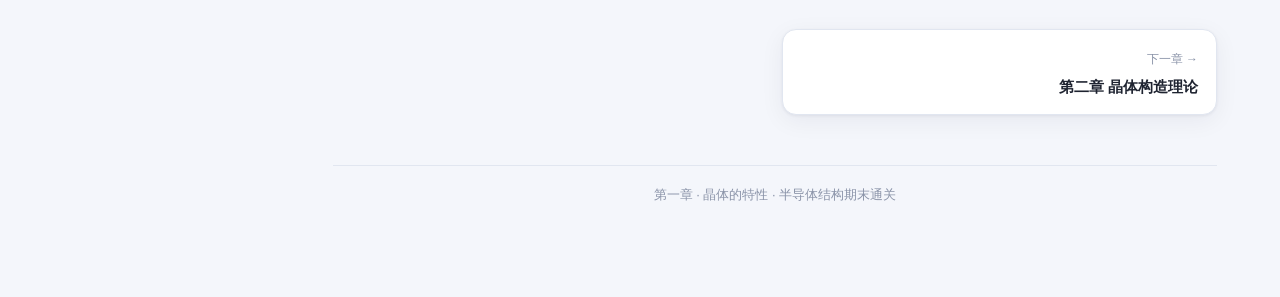
==== commit d1131ebe: "全章可视化：对称/缺陷/位错/层错/掺杂等 12 个新交互动画（共 28 个） 新增 viz（按 PPT 实际讲解内容）： - ch1 amorphous 晶体vs非晶体（远程有序对比） - ch2 " ====
--- a/ch1.html
+++ b/ch1.html
@@ -51,6 +51,10 @@
         <p><strong>晶体——远程有序：</strong>内部粒子高度规律，在某方向的直线上规则重复千百万次。<br>
         <strong>非晶体——近程有序、远程无序：</strong>近似于液态，只在很小范围内有序，又称无定型体（如石英玻璃）。</p>
       </div>
+
+      <h3>🎬 晶体 vs 非晶体（点按钮对比有序/无序）</h3>
+      <div data-viz="amorphous"></div>
+
       <div class="tbl-wrap"><table class="qm">
         <tr><th>概念</th><th>含义</th></tr>
         <tr><td>单晶</td><td>整个晶体内部微粒都按同一规则周期性排列</td></tr>
